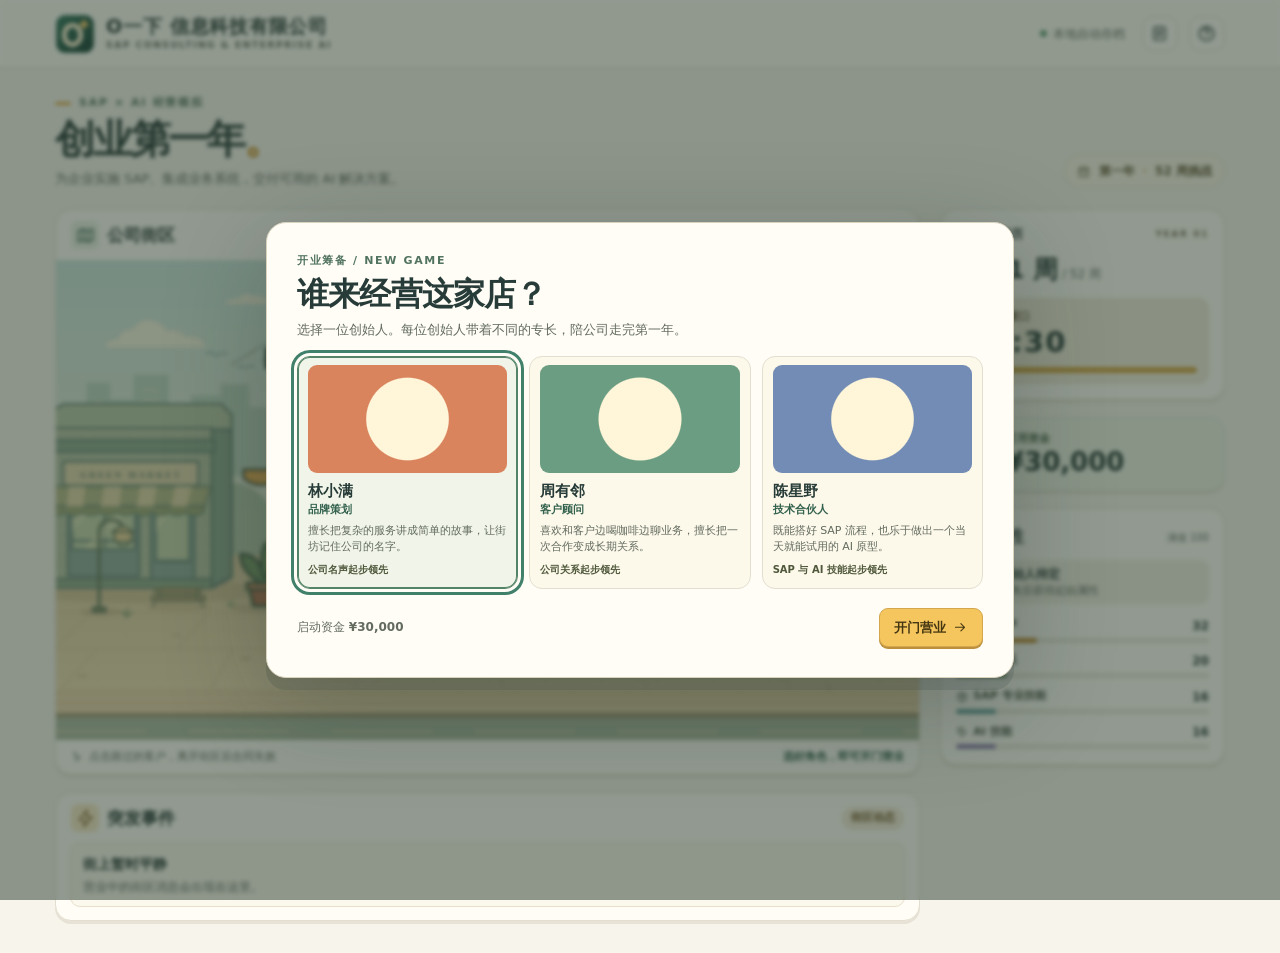
==== src/index.html @ b4ab4848 "Add the contract signing game and local builds" ====
<!doctype html>
<html lang="zh-CN">
<head>
  <meta charset="utf-8">
  <meta name="viewport" content="width=device-width, initial-scale=1">
  <meta name="theme-color" content="#f6f4e9">
  <title>O一下 信息科技有限公司 · 公司经营模拟</title>
  <link rel="icon" type="image/svg+xml" href="logo.svg">
  <link rel="stylesheet" href="style.css">
</head>
<body>
  <!-- SPRITES -->
  <header class="topbar">
    <div class="topbar-inner">
      <div class="brand">
        <img class="brand-mark" src="logo.svg" width="40" height="40" alt="">
        <div><div class="brand-name">O一下 信息科技有限公司</div><div class="brand-sub">SAP CONSULTING &amp; ENTERPRISE AI</div></div>
      </div>
      <div class="top-actions">
        <span class="save-status" id="save-status"><i></i> 本地自动存档</span>
        <button class="icon-button" data-action="history" aria-label="经营记录" title="经营记录" data-icon="list"></button>
        <button class="icon-button" data-action="help" aria-label="玩法说明" title="玩法说明" data-icon="help"></button>
        <button class="icon-button" id="reset-button" data-action="reset" aria-label="重新经营" title="重新经营" data-icon="rotate" hidden></button>
      </div>
    </div>
  </header>
  <main class="page">
    <div class="intro">
      <div>
        <div class="eyebrow"><span></span> SAP × AI 经营模拟</div>
        <h1>创业第一年<span>。</span></h1>
        <p>为企业实施 SAP、集成业务系统，交付可用的 AI 解决方案。</p>
      </div>
      <div class="year-tag"><span data-icon="calendar"></span> 第一年 <b>·</b> 52 周挑战</div>
    </div>
    <div class="board">
      <div class="primary">
        <section class="panel scene-panel" aria-labelledby="scene-title">
          <div class="panel-head">
            <h2 id="scene-title"><span class="heading-icon" data-icon="map"></span> 公司街区</h2>
            <span class="status-chip" id="district-status"><i></i> 等待开业</span>
          </div>
          <div class="street" id="street">
            <img class="street-art" src="scene.svg" alt="O一下 信息科技有限公司的黄色雨棚店面和周围的卡通街区">
            <div class="walkers" id="walkers"><div id="founder"></div><div id="traffic"></div></div>
          </div>
          <div class="street-footer">
            <span><span data-icon="pointer"></span> 点击路过的客户，离开街区后合同失效</span>
            <strong id="street-caption">选好角色，即可开门营业</strong>
          </div>
        </section>
        <section class="panel event-panel" aria-labelledby="event-title">
          <div class="panel-head">
            <h2 id="event-title"><span class="heading-icon" data-icon="bolt"></span> 突发事件</h2>
            <span class="event-badge" id="event-badge">街区动态</span>
          </div>
          <div class="event-body" id="event-body" aria-live="polite"></div>
        </section>
      </div>
      <aside class="sidebar" aria-label="经营面板">
        <section class="panel clock-panel" aria-labelledby="clock-label">
          <div class="clock-top">
            <span id="clock-label"><span data-icon="calendar"></span> 营业日历</span>
            <span class="clock-year">YEAR 01</span>
          </div>
          <div class="week-line"><strong id="week-text">第 01 周</strong><span> / 52 周</span></div>
          <div class="clock-box">
            <div class="clock-caption"><span data-icon="clock"></span> <span id="clock-caption">签约窗口</span></div>
            <b id="timer" role="timer">00:30</b>
            <div class="timer-track" role="presentation"><span id="timer-fill"></span></div>
          </div>
          <button class="button accent week-action" id="week-action" hidden></button>
        </section>
        <section class="panel cash-panel" aria-labelledby="cash-label">
          <div class="cash-main">
            <div class="cash-icon" data-icon="wallet"></div>
            <div><div id="cash-label">可用资金</div><div class="cash-value" id="cash-value">¥30,000</div></div>
          </div>
          <div class="cash-meter" id="support-meter" hidden></div>
          <div class="cash-meter" id="cost-meter" hidden></div>
        </section>
        <section class="panel stats-panel" aria-labelledby="stats-title">
          <div class="stats-title"><h2 id="stats-title">公司属性</h2><span>满值 100</span></div>
          <div id="role-summary" class="role-summary"></div>
          <div id="stats"></div>
        </section>
      </aside>
    </div>
  </main>
  <dialog id="dialog" aria-labelledby="dialog-title"><div id="dialog-content"></div></dialog>
  <div id="toast" class="toast" role="status" hidden></div>
  <script src="engine.js"></script>
  <script src="events.js"></script>
  <script src="game.js"></script>
</body>
</html>
---- src/style.css ----
:root {
  color-scheme: light;
  --bg: #f6f4eb;
  --paper: #fffdf6;
  --ink: #273c38;
  --muted: #626b5e;
  --line: #e3dfd0;
  --green: #32614d;
  --yellow: #f5c65e;
  --shadow: 0 3px 0 #e7e2d5;
  font: 15px/1.5 "Microsoft YaHei UI", "PingFang SC", "Noto Sans SC", system-ui, sans-serif;
}
* { box-sizing: border-box; }
body { margin: 0; background: var(--bg); color: var(--ink); }
button { font: inherit; color: inherit; cursor: pointer; }
button:disabled { cursor: default; }
button:focus-visible, [tabindex]:focus-visible { outline: 3px solid #41806a; outline-offset: 3px; }
[hidden] { display: none !important; }
h1, h2, h3, p { margin: 0; }
svg { display: block; }
[data-icon] { display: inline-grid; place-items: center; flex: none; }
.glyph { width: 1.12em; height: 1.12em; }
.sprite { width: 100%; height: 100%; overflow: visible; }
.topbar { background: #fffdf5; border-bottom: 1px solid var(--line); }
.topbar-inner, .page { max-width: 1430px; margin: auto; padding-inline: clamp(24px, 4.3vw, 64px); }
.topbar-inner { height: 67px; display: flex; align-items: center; justify-content: space-between; gap: 16px; }
.brand, .top-actions { display: flex; align-items: center; gap: 11px; }
.brand { min-width: 0; }
.top-actions { flex: none; }
.brand-mark { display: block; flex: none; width: 40px; height: 40px; }
.brand-name { font-size: clamp(13px, 2.6vw, 19px); line-height: 1.25; font-weight: 900; letter-spacing: .04em; }
.brand-sub, .clock-year { font: 800 9px/1.4 system-ui, sans-serif; letter-spacing: .18em; color: var(--muted); }
.save-status { display: flex; align-items: center; gap: 6px; font-size: 12px; color: var(--muted); margin-right: 6px; }
i { display: inline-block; width: 7px; height: 7px; border-radius: 50%; background: #64a078; }
.icon-button { display: inline-grid; place-items: center; width: 36px; height: 36px; border: 1px solid var(--line); border-radius: 11px; background: var(--paper); font-size: 17px; }
.icon-button:hover { background: #eeeee2; }
.intro { display: flex; align-items: end; justify-content: space-between; gap: 14px; padding-block: 27px 21px; }
.eyebrow { display: flex; align-items: center; gap: 8px; color: #517360; font-size: 11px; font-weight: 800; letter-spacing: .16em; }
.eyebrow span { display: inline-block; width: 16px; height: 3px; background: #dda942; border-radius: 2px; }
h1 { margin-top: 3px; font-size: clamp(33px, 3.1vw, 48px); line-height: 1.22; letter-spacing: -.055em; font-weight: 900; }
h1 span { color: #c89028; }
.intro p { color: var(--muted); font-size: 13px; margin-top: 6px; }
.year-tag { display: flex; align-items: center; gap: 8px; padding: 7px 12px; border: 1px solid #e3dec9; background: #fbf7e8; border-radius: 99px; color: #655a39; white-space: nowrap; font-size: 12px; font-weight: 700; }
.year-tag b { color: #c19543; }
.board { display: grid; grid-template-columns: minmax(0, 1fr) minmax(245px, 285px); gap: 20px; align-items: start; padding-bottom: 32px; }
.primary, .sidebar { min-width: 0; display: grid; gap: 17px; }
.panel { background: var(--paper); border: 1px solid var(--line); border-radius: 16px; box-shadow: var(--shadow); }
.scene-panel { overflow: hidden; }
.panel-head, .stats-title { display: flex; align-items: center; justify-content: space-between; gap: 10px; }
.panel-head { padding: 11px 15px; }
h2 { font-size: 17px; font-weight: 900; }
.panel-head h2 { display: flex; align-items: center; gap: 8px; }
.heading-icon { color: var(--green); background: #e9f0e3; border-radius: 7px; width: 28px; height: 28px; }
.status-chip { display: flex; align-items: center; gap: 6px; border-radius: 99px; background: #eaf0e1; color: #41614a; padding: 4px 10px; font-size: 11px; font-weight: 700; }
.status-chip[data-phase="opportunities"], .status-chip[data-phase="summary"] { background: #f7edcf; color: #74552f; }
.status-chip[data-phase="opportunities"] i, .status-chip[data-phase="summary"] i { background: #c39236; }
.street { position: relative; isolation: isolate; aspect-ratio: 1080 / 600; background: #dbeae1; overflow: hidden; }
.street-art { display: block; width: 100%; height: 100%; }
.walkers { position: absolute; inset: 0; pointer-events: none; }
.walker { position: absolute; width: clamp(36px, 7.3%, 73px); aspect-ratio: .72; transform: translate(-50%, -100%); }
.walker-button { pointer-events: auto; background: transparent; border: 0; padding: 0; overflow: visible; border-radius: 12px; }
.walker-body { display: block; height: 100%; position: relative; z-index: 1; filter: drop-shadow(0 1px 0 #f9e9bb); }
.walker::after { position: absolute; content: ""; left: 21%; right: 19%; bottom: 1%; height: 8%; border-radius: 50%; background: #3f52412e; }
.walker-button .walker-body { animation: stroll 550ms ease-in-out infinite alternate; }
@keyframes stroll { to { transform: translateY(-4%); } }
.walker-button:hover .walker-body, .walker-button:focus-visible .walker-body { filter: drop-shadow(0 0 3px #fff9cf) drop-shadow(0 0 4px #fff9cf); }
.walker-tag { display: flex; align-items: center; justify-content: center; gap: 4px; position: absolute; z-index: 2; left: 50%; bottom: 100%; transform: translateX(-50%); background: #fff9dc; color: #4e4c32; border: 1px solid #d3a652; border-radius: 8px; white-space: nowrap; padding: 2px 6px; font-weight: 900; font-size: clamp(9px, .85vw, 12px); box-shadow: 0 2px 0 #4e4b3824; }
.walker-tag::after { content: ""; position: absolute; width: 5px; height: 5px; bottom: -4px; left: calc(50% - 3px); transform: rotate(45deg); background: #fff9dc; border-right: 1px solid #d3a652; border-bottom: 1px solid #d3a652; }
.walker-button[data-kind="support"] .walker-tag { color: #2f584e; background: #e4f4e8; border-color: #83a995; }
.walker-button[data-kind="support"] .walker-tag::after { background: #e4f4e8; border-color: #83a995; }
.player .walker-tag { background: #285843; border-color: #285843; color: #fff6d5; }
.player .walker-tag::after { background: #285843; border-color: #285843; }
.street-footer { padding: 9px 15px; color: var(--muted); display: flex; flex-wrap: wrap; justify-content: space-between; gap: 6px 12px; font-size: 11px; }
.street-footer > span { display: flex; align-items: center; gap: 6px; }
.street-footer strong { color: var(--green); }
.event-panel .heading-icon { color: #805e29; background: #f7e9c5; }
.event-badge { border-radius: 99px; background: #f3ebd7; color: #735828; padding: 3px 9px; font-size: 11px; font-weight: 800; font-variant-numeric: tabular-nums; }
.event-badge[data-active="true"] { background: #f7d486; color: #654921; }
.event-body { margin: 0 14px 13px; padding: 10px 12px; border: 1px solid #e8e0ca; border-radius: 10px; background: #fbf8ed; }
.event-body h3 { font-size: 14px; }
.event-body p { font-size: 12px; color: var(--muted); }
.event-body h3 + p { margin-top: 3px; }
.event-choices { display: grid; grid-template-columns: repeat(auto-fit, minmax(min(100%, 155px), 1fr)); gap: 7px; margin-top: 8px; }
.event-choice { padding: 7px 8px; background: var(--paper); border: 1px solid #e3d4aa; border-radius: 8px; text-align: left; font-size: 12px; }
.event-choice:hover:not(:disabled) { background: #f9edcd; border-color: #c29c53; }
.event-choice:disabled { background: #efede4; color: #716d62; }
.event-choice strong, .event-choice small { display: block; }
.event-choice small, .event-effects { color: #52664e; font-size: 11px; }
.event-effects { margin-top: 4px; }
.clock-panel, .stats-panel { padding: 15px; }
.clock-top { display: flex; justify-content: space-between; align-items: center; }
.clock-top > span:first-child { display: flex; align-items: center; gap: 6px; font-size: 12px; font-weight: 800; }
.clock-year { color: #7e755c; }
.week-line { margin-top: 8px; color: var(--muted); font-size: 12px; }
.week-line strong { color: var(--ink); font-size: 25px; font-weight: 900; }
.clock-box { margin-top: 9px; background: #f2eddb; border: 1px solid #e9e1c7; border-radius: 11px; padding: 10px 11px; }
.clock-caption { display: flex; align-items: center; gap: 6px; color: #695b3e; font-size: 11px; font-weight: 700; }
#timer { font: 850 29px/1.23 system-ui, sans-serif; font-variant-numeric: tabular-nums; letter-spacing: .045em; }
.clock-box[data-low="true"] #timer { color: #a34732; }
.timer-track, .stat-track { overflow: hidden; background: #e5deca; border-radius: 99px; height: 6px; margin-top: 6px; }
.timer-track span, .stat-track span { display: block; height: 100%; border-radius: inherit; }
.timer-track span { background: #cfa13f; width: 100%; }
.week-action { margin-top: 11px; width: 100%; }
.cash-panel { padding: 13px 15px; background: #eef3e5; border-color: #dce5d3; }
.cash-main { display: flex; align-items: center; gap: 11px; }
.cash-icon { width: 39px; height: 39px; border-radius: 11px; background: #dbe9d3; color: #345d49; font-size: 21px; }
#cash-label { font-size: 11px; color: #4d684f; font-weight: 700; }
.cash-value { font: 850 26px/1.15 system-ui, sans-serif; font-variant-numeric: tabular-nums; }
.cash-value[data-negative="true"], .shop-balance[data-negative="true"] { color: #8a3a2c; }
.cash-meter { margin-top: 10px; padding-top: 8px; border-top: 1px solid #d9e4d1; color: #4d684f; }
.cash-meter div { display: flex; flex-wrap: wrap; align-items: baseline; justify-content: space-between; gap: 3px 6px; font-size: 11px; }
.cash-meter strong { font: 800 14px system-ui, sans-serif; color: #345d49; }
.cash-meter small { font-size: 10px; }
.stats-title span { font-size: 10px; color: var(--muted); }
.role-summary { margin-block: 10px 13px; padding: 5px 9px; display: flex; align-items: center; gap: 8px; min-height: 43px; background: #f1eee2; border-radius: 9px; font-size: 11px; color: var(--muted); }
.mini-avatar { width: 27px; height: 34px; flex: none; }
.role-summary b { display: block; font-size: 12px; color: var(--ink); }
.stat + .stat { margin-top: 10px; }
.stat-title { display: flex; align-items: center; gap: 5px; color: #4c584a; font-size: 11px; font-weight: 700; }
.stat-title strong { margin-left: auto; font: 800 12px system-ui, sans-serif; color: var(--ink); }
.stat-track { height: 5px; background: #ebe8dc; margin-top: 4px; }
.stat-track span { background: var(--stat-color); }
.empty-records { padding: 15px; border: 1px dashed #d9d5c6; border-radius: 10px; color: var(--muted); text-align: center; font-size: 12px; }
dialog { width: min(92vw, 710px); max-height: calc(100dvh - 36px); padding: 0; color: var(--ink); border: 1px solid #d9d3be; border-radius: 20px; background: var(--paper); box-shadow: 0 12px 0 #263c3929, 0 25px 100px #16231b44; }
dialog::backdrop { background: #24362b80; backdrop-filter: blur(2px); }
dialog[data-view="contract"], dialog[data-view="help"], dialog[data-view="reset"] { width: min(92vw, 490px); }
dialog[data-view="roles"] { width: min(94vw, 748px); }
.dialog-inner { padding: clamp(19px, 3vw, 30px); }
.dialog-head { position: relative; padding-right: 38px; margin-bottom: 16px; }
.dialog-head .icon-button { position: absolute; right: 0; top: 0; }
.dialog-kicker { display: block; color: #517360; font-size: 11px; font-weight: 900; letter-spacing: .15em; margin-bottom: 4px; }
.dialog-head h2 { font-size: clamp(22px, 3vw, 32px); line-height: 1.28; letter-spacing: -.025em; }
.dialog-head p { color: var(--muted); margin-top: 6px; font-size: 13px; }
.dialog-actions { display: flex; align-items: center; justify-content: flex-end; flex-wrap: wrap; gap: 10px; margin-top: 19px; }
.dialog-actions .push { margin-right: auto; color: var(--muted); font-size: 12px; }
.button { display: inline-flex; align-items: center; justify-content: center; gap: 7px; min-height: 39px; border: 1px solid #d8d1bd; background: #f9f5e9; border-radius: 9px; padding: 7px 14px; font-size: 13px; font-weight: 800; }
.button:hover { filter: brightness(.97); }
.button:active { transform: translateY(1px); }
.button.accent { background: var(--yellow); border-color: #d4a74e; box-shadow: 0 2px 0 #bc8f3c; color: #463713; }
.button:disabled { background: #eeeade; border-color: #e3dece; box-shadow: none; color: #706f62; filter: none; transform: none; }
.role-grid, .shop-grid { display: grid; grid-template-columns: repeat(3, minmax(0, 1fr)); gap: 11px; }
.role-card { min-width: 0; display: flex; flex-direction: column; text-align: left; border: 1px solid var(--line); background: #fcf8ea; border-radius: 13px; padding: 8px 10px 11px; }
.role-card[aria-pressed="true"] { border-color: #548468; box-shadow: inset 0 0 0 1px #548468; background: #f1f5e9; }
.role-art { height: 108px; width: 100%; border-radius: 9px; display: grid; place-items: center; background: radial-gradient(circle, #fff5d8 0 36%, transparent 37%), var(--role-color); margin-bottom: 7px; }
.role-art .sprite { width: 73px; height: 101px; filter: drop-shadow(0 2px 0 #533a2f38); }
.role-name { font-size: 15px; font-weight: 900; }
.role-title { color: var(--green); font-size: 11px; font-weight: 800; }
.role-desc { font-size: 11px; color: var(--muted); margin: 4px 0 6px; }
.role-bonus { display: block; color: #4f583b; font-size: 10px; font-weight: 800; margin-top: auto; }
.document { position: relative; border: 1px solid #e5dabd; border-radius: 12px; background: #fbf6e6; padding: 14px; }
.document h3 { font-size: 13px; margin-bottom: 4px; }
.document p { color: var(--muted); font-size: 13px; }
.document-deliverable { margin-top: 10px; padding-top: 9px; border-top: 1px solid #e5dabd; }
.contract-figures, .summary-figures { display: grid; grid-template-columns: 1fr 1fr; gap: 8px; margin-top: 12px; }
.figure { padding: 9px 11px; background: #f0f2e5; border-radius: 9px; }
.figure small { display: block; color: #536650; font-size: 11px; }
.figure strong { font: 850 22px/1.3 system-ui, sans-serif; color: #345d49; }
.figure[data-risk="high"] strong { color: #a44f3d; }
.figure[data-risk="medium"] strong { color: #8a6026; }
.contract-note { color: var(--muted); font-size: 12px; margin-top: 9px; }
.contract-note strong { color: var(--ink); }
.result { margin-top: 10px; padding: 9px 11px; border-radius: 8px; color: #345d49; background: #e9f2e1; font-size: 13px; font-weight: 800; }
.result[data-status="lost"] { color: #7e4535; background: #f5e8de; }
.result[data-status="expired"] { color: #6c5735; background: #f4ecd6; }
.shop-toolbar { display: flex; flex-wrap: wrap; align-items: center; justify-content: space-between; gap: 8px; margin: -4px 0 10px; }
.monthly-settlement { display: flex; flex-wrap: wrap; gap: 4px 12px; margin-bottom: 14px; padding: 8px 11px; border-radius: 9px; background: #f2eddb; color: #695b3e; font-size: 12px; }
.shop-balance { color: var(--green); font-size: 13px; font-weight: 800; }
.shop-balance small { display: block; color: var(--muted); font-size: 11px; font-weight: 400; }
.shop-toolbar .button { min-height: 34px; }
.shop-card { padding: 11px; background: #fbf7ea; border: 1px solid #e7dec8; border-radius: 12px; display: flex; flex-direction: column; gap: 6px; }
.shop-icon { width: 34px; height: 34px; border-radius: 9px; color: #665024; background: #f3e2af; font-size: 20px; }
.shop-card h3 { font-size: 14px; }
.shop-card p { font-size: 12px; color: var(--muted); }
.shop-card .button { margin-top: auto; padding-inline: 5px; }
.boosts { display: flex; gap: 4px; flex-wrap: wrap; margin-bottom: 4px; }
.boosts span { border-radius: 5px; background: #e6eedc; padding: 2px 5px; font-size: 10px; color: #3e624b; font-weight: 800; }
.summary-figures { grid-template-columns: repeat(3, 1fr); margin-bottom: 13px; }
.summary-stats { display: flex; gap: 6px; flex-wrap: wrap; }
.history-list { list-style: none; padding: 0; margin: 0; max-height: 42vh; overflow: auto; }
.history-list li { display: flex; align-items: center; justify-content: space-between; gap: 8px; padding: 8px 4px; border-bottom: 1px solid var(--line); font-size: 13px; }
.history-list li > strong { max-width: 55%; text-align: right; }
.history-list small { color: var(--muted); }
.help-list { margin: 0; padding-left: 20px; color: #46564b; font-size: 13px; }
.help-list li + li { margin-top: 8px; }
.toast { position: fixed; z-index: 4; right: 24px; bottom: 22px; color: #fffbed; background: #315641; border-radius: 10px; padding: 10px 14px; box-shadow: 0 4px 16px #263c3933; font-size: 13px; font-weight: 800; }
@media (max-width: 870px) {
  .board { gap: 12px; grid-template-columns: minmax(0, 1fr) minmax(194px, 224px); }
  .topbar-inner, .page { padding-inline: 19px; }
  .clock-panel, .stats-panel { padding: 12px; }
}
@media (max-width: 630px) {
  .top-actions { gap: 5px; }
  .top-actions .icon-button { width: 30px; height: 30px; }
  .brand-sub { letter-spacing: .08em; }
  .board { grid-template-columns: 1fr; }
  .sidebar { grid-template-columns: 1fr 1fr; }
  .cash-panel { align-self: start; }
  .stats-panel { grid-column: 1 / -1; }
  .year-tag, .save-status { display: none; }
  .role-grid, .shop-grid { grid-template-columns: 1fr; }
  .role-art { height: 75px; }
  .role-art .sprite { width: 49px; height: 68px; }
  .summary-figures { grid-template-columns: 1fr 1fr; }
}
@media (prefers-reduced-motion: reduce) {
  .walker-button .walker-body { animation: none; }
}
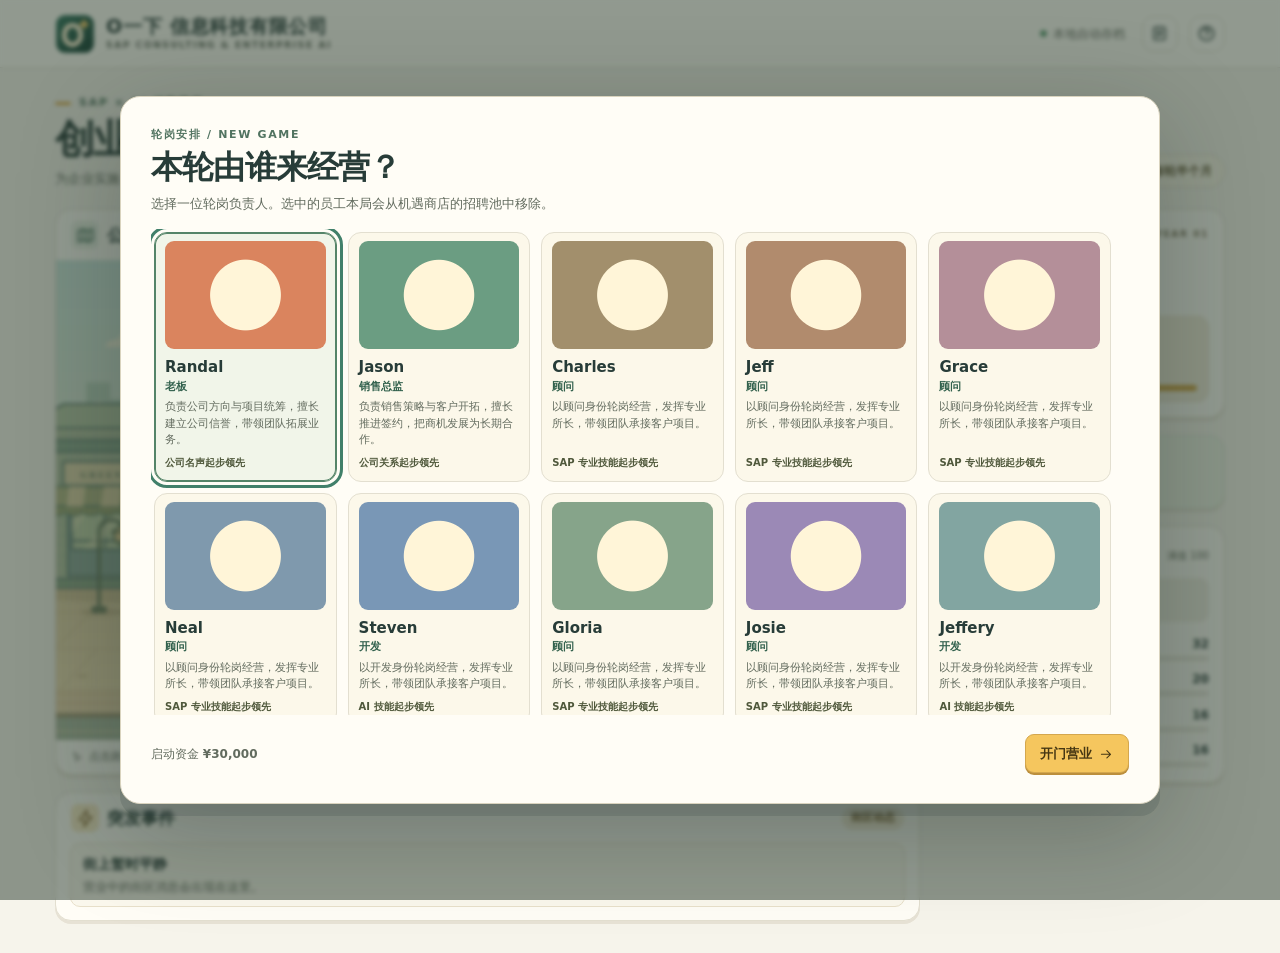
==== commit 3293a418: "Switch to half-month rounds and restyle Steven" ====
--- a/src/index.html
+++ b/src/index.html
@@ -31,7 +31,7 @@
         <h1>创业第一年<span>。</span></h1>
         <p>为企业实施 SAP、集成业务系统，交付可用的 AI 解决方案。</p>
       </div>
-      <div class="year-tag"><span data-icon="calendar"></span> 第一年 <b>·</b> 52 周挑战</div>
+      <div class="year-tag"><span data-icon="calendar"></span> 第一年 <b>·</b> 24 轮，每轮半个月</div>
     </div>
     <div class="board">
       <div class="primary">
@@ -63,7 +63,7 @@
             <span id="clock-label"><span data-icon="calendar"></span> 营业日历</span>
             <span class="clock-year">YEAR 01</span>
           </div>
-          <div class="week-line"><strong id="week-text">第 01 周</strong><span> / 52 周</span></div>
+          <div class="week-line"><strong id="week-text">1月上半月</strong><span id="round-text">第 01 轮 / 24 轮</span></div>
           <div class="clock-box">
             <div class="clock-caption"><span data-icon="clock"></span> <span id="clock-caption">签约窗口</span></div>
             <b id="timer" role="timer">00:30</b>
--- a/src/style.css
+++ b/src/style.css
@@ -92,7 +92,7 @@
 .clock-top > span:first-child { display: flex; align-items: center; gap: 6px; font-size: 12px; font-weight: 800; }
 .clock-year { color: #7e755c; }
 .week-line { margin-top: 8px; color: var(--muted); font-size: 12px; }
-.week-line strong { color: var(--ink); font-size: 25px; font-weight: 900; }
+.week-line strong { display: block; color: var(--ink); font-size: 25px; font-weight: 900; }
 .clock-box { margin-top: 9px; background: #f2eddb; border: 1px solid #e9e1c7; border-radius: 11px; padding: 10px 11px; }
 .clock-caption { display: flex; align-items: center; gap: 6px; color: #695b3e; font-size: 11px; font-weight: 700; }
 #timer { font: 850 29px/1.23 system-ui, sans-serif; font-variant-numeric: tabular-nums; letter-spacing: .045em; }
@@ -124,7 +124,7 @@
 dialog { width: min(92vw, 710px); max-height: calc(100dvh - 36px); padding: 0; color: var(--ink); border: 1px solid #d9d3be; border-radius: 20px; background: var(--paper); box-shadow: 0 12px 0 #263c3929, 0 25px 100px #16231b44; }
 dialog::backdrop { background: #24362b80; backdrop-filter: blur(2px); }
 dialog[data-view="contract"], dialog[data-view="help"], dialog[data-view="reset"] { width: min(92vw, 490px); }
-dialog[data-view="roles"] { width: min(94vw, 748px); }
+dialog[data-view="roles"] { width: min(94vw, 1040px); }
 .dialog-inner { padding: clamp(19px, 3vw, 30px); }
 .dialog-head { position: relative; padding-right: 38px; margin-bottom: 16px; }
 .dialog-head .icon-button { position: absolute; right: 0; top: 0; }
@@ -138,7 +138,9 @@
 .button:active { transform: translateY(1px); }
 .button.accent { background: var(--yellow); border-color: #d4a74e; box-shadow: 0 2px 0 #bc8f3c; color: #463713; }
 .button:disabled { background: #eeeade; border-color: #e3dece; box-shadow: none; color: #706f62; filter: none; transform: none; }
-.role-grid, .shop-grid { display: grid; grid-template-columns: repeat(3, minmax(0, 1fr)); gap: 11px; }
+.role-grid, .shop-grid { display: grid; gap: 11px; }
+.role-grid { grid-template-columns: repeat(auto-fit, minmax(180px, 1fr)); max-height: min(54dvh, 580px); overflow-y: auto; scrollbar-gutter: stable; padding: 3px; }
+.shop-grid { grid-template-columns: repeat(3, minmax(0, 1fr)); }
 .role-card { min-width: 0; display: flex; flex-direction: column; text-align: left; border: 1px solid var(--line); background: #fcf8ea; border-radius: 13px; padding: 8px 10px 11px; }
 .role-card[aria-pressed="true"] { border-color: #548468; box-shadow: inset 0 0 0 1px #548468; background: #f1f5e9; }
 .role-art { height: 108px; width: 100%; border-radius: 9px; display: grid; place-items: center; background: radial-gradient(circle, #fff5d8 0 36%, transparent 37%), var(--role-color); margin-bottom: 7px; }
@@ -169,8 +171,14 @@
 .shop-toolbar .button { min-height: 34px; }
 .shop-card { padding: 11px; background: #fbf7ea; border: 1px solid #e7dec8; border-radius: 12px; display: flex; flex-direction: column; gap: 6px; }
 .shop-icon { width: 34px; height: 34px; border-radius: 9px; color: #665024; background: #f3e2af; font-size: 20px; }
+.employee-avatar { display: grid; place-items: center; align-self: center; width: 60px; height: 84px; }
+.employee-avatar .sprite { width: 55px; height: 76px; }
 .shop-card h3 { font-size: 14px; }
 .shop-card p { font-size: 12px; color: var(--muted); }
+.shop-card[data-kind="employee"] { border-color: #b7b5d9; background: #f2f0fa; }
+.shop-card[data-kind="employee"] .shop-icon { color: #62528b; background: #e3dcf4; }
+.shop-card[data-kind="employee"] .boosts span { color: #5b4b78; background: #e3dff0; }
+.shop-card .employee-salary { color: #805e29; font-weight: 800; }
 .shop-card .button { margin-top: auto; padding-inline: 5px; }
 .boosts { display: flex; gap: 4px; flex-wrap: wrap; margin-bottom: 4px; }
 .boosts span { border-radius: 5px; background: #e6eedc; padding: 2px 5px; font-size: 10px; color: #3e624b; font-weight: 800; }
